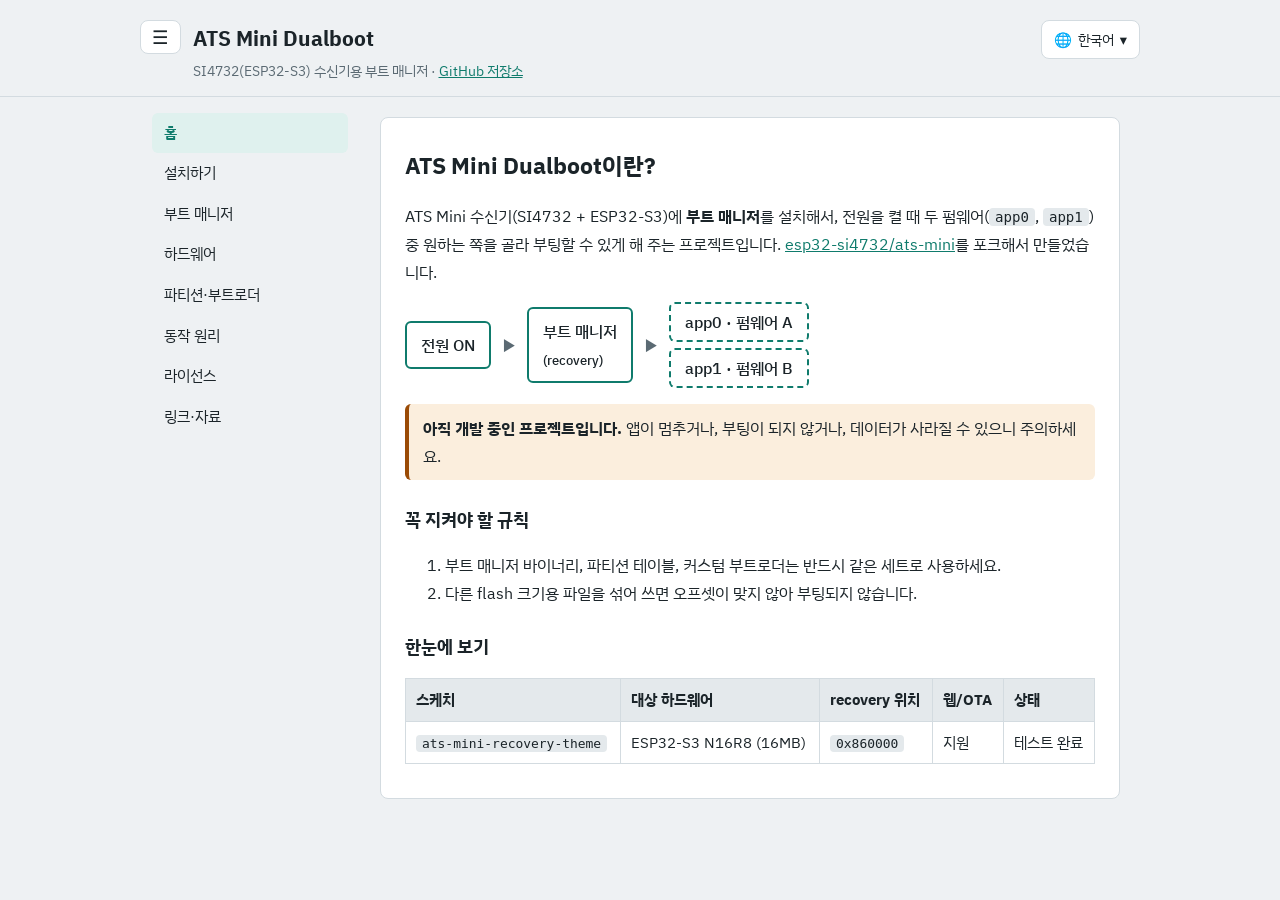
==== docs/index.html @ 09622e8a "Add files via upload" ====
<!DOCTYPE html>
<html lang="ko">
<head>
<meta charset="utf-8">
<meta name="viewport" content="width=device-width, initial-scale=1, viewport-fit=cover">
<title>ATS Mini Dualboot</title>
<link rel="stylesheet" href="https://fonts.googleapis.com/css2?family=IBM+Plex+Sans+KR:wght@400;500;700&display=swap">
<style>
:root{--bg:#eef1f3;--panel:#fff;--ink:#1b2429;--mute:#5b6a73;--line:#d3dbe0;--acc:#0f7b6c;--accbg:#dff1ee;--warn:#9a4a05;--warnbg:#fbeedd;--code:#e4e9ec;
box-sizing:border-box;padding-top:env(safe-area-inset-top,0px);padding-bottom:env(safe-area-inset-bottom,0px)}
@media (prefers-color-scheme:dark){:root:not([data-theme="light"]){--bg:#141a1e;--panel:#1c2429;--ink:#e6ecef;--mute:#9aa9b2;--line:#2f3b42;--acc:#4fc3b0;--accbg:#173a35;--warn:#f0b36a;--warnbg:#3a2a14;--code:#27323a}}
:root[data-theme="dark"]{--bg:#141a1e;--panel:#1c2429;--ink:#e6ecef;--mute:#9aa9b2;--line:#2f3b42;--acc:#4fc3b0;--accbg:#173a35;--warn:#f0b36a;--warnbg:#3a2a14;--code:#27323a}
html{scroll-padding-top:env(safe-area-inset-top,0px)}
*{box-sizing:border-box}
body{margin:0;background:var(--bg);color:var(--ink);font:16px/1.75 "IBM Plex Sans KR",system-ui,-apple-system,"Apple SD Gothic Neo","Malgun Gothic",sans-serif}
a{color:var(--acc)}
header{padding:20px 20px 12px;border-bottom:1px solid var(--line)}
header h1{margin:0;font-size:1.3rem}
header p{margin:2px 0 0;color:var(--mute);font-size:.9rem}
.wrap{display:flex;max-width:1000px;margin:0 auto}
nav{flex:0 0 220px;padding:16px 12px;position:sticky;top:0;align-self:flex-start}
nav a{display:block;padding:7px 12px;border-radius:6px;color:var(--ink);text-decoration:none;font-size:.95rem}
nav a:hover{background:var(--code)}
nav a.on{background:var(--accbg);color:var(--acc);font-weight:700}
main{flex:1;min-width:0;padding:20px}
section{display:none;background:var(--panel);border:1px solid var(--line);border-radius:8px;padding:8px 24px 24px}
section.on{display:block}
h2{font-size:1.45rem;margin:20px 0 8px}
h3{font-size:1.1rem;margin:24px 0 6px}
code{background:var(--code);padding:1px 6px;border-radius:4px;font-size:.88em;word-break:break-all}
pre{background:var(--code);padding:12px 14px;border-radius:6px;overflow-x:auto;font-size:.88rem;line-height:1.6}
.tw{overflow-x:auto}
table{border-collapse:collapse;width:100%;font-size:.92rem;margin:10px 0}
th,td{border:1px solid var(--line);padding:8px 10px;text-align:left;vertical-align:top}
th{background:var(--code)}
.note,.warn{padding:10px 14px;border-radius:6px;margin:14px 0;border-left:4px solid var(--acc);background:var(--accbg)}
.warn{border-color:var(--warn);background:var(--warnbg)}
.flow{display:flex;align-items:center;gap:10px;flex-wrap:wrap;margin:16px 0}
.box{border:2px solid var(--acc);border-radius:6px;padding:8px 14px;font-weight:500}
.apps{display:flex;flex-direction:column;gap:6px}
.apps .box{border-style:dashed;padding:4px 14px}
.arrow{color:var(--mute)}


.hl{display:flex;gap:12px;align-items:flex-start}
#menubtn{font:inherit;font-size:1.15rem;line-height:1;padding:7px 11px;border:1px solid var(--line);border-radius:8px;background:var(--panel);color:var(--ink);cursor:pointer}
#menubtn:focus-visible{outline:2px solid var(--acc);outline-offset:2px}
.scrim{display:none}
body.navoff nav{display:none}
@media (max-width:760px){
.wrap{display:block}
nav{position:fixed;top:0;left:0;bottom:0;width:min(280px,82vw);background:var(--panel);border-right:1px solid var(--line);z-index:30;overflow-y:auto;padding:calc(16px + env(safe-area-inset-top,0px)) 12px calc(16px + env(safe-area-inset-bottom,0px));transform:translateX(-100%);visibility:hidden;transition:transform .2s,visibility 0s .2s;align-self:auto}
body.navoff nav{display:block}
body.navopen nav{transform:none;visibility:visible;transition:transform .2s,visibility 0s}
nav a{padding:12px 14px}
.scrim{display:block;position:fixed;top:0;right:0;bottom:0;left:0;background:rgba(0,0,0,.45);z-index:25;opacity:0;pointer-events:none;transition:opacity .2s}
body.navopen .scrim{opacity:1;pointer-events:auto}
main{padding:12px}
section{padding:4px 16px 20px}
}
@media (prefers-reduced-motion:reduce){nav,.scrim{transition:none!important}}
body[data-lang="ko"] [lang="en"],body[data-lang="ko"] [lang="ru"],body[data-lang="en"] [lang="ko"],body[data-lang="en"] [lang="ru"],body[data-lang="ru"] [lang="ko"],body[data-lang="ru"] [lang="en"]{display:none!important}
.top{display:flex;justify-content:space-between;align-items:flex-start;gap:12px;flex-wrap:wrap;max-width:1000px;margin:0 auto}
.lang{position:relative}
#lbtn{font:inherit;font-size:.9rem;padding:6px 12px;border:1px solid var(--line);border-radius:8px;background:var(--panel);color:var(--ink);cursor:pointer;display:flex;align-items:center;gap:6px}
#lmenu{position:absolute;right:0;top:calc(100% + 6px);min-width:150px;background:var(--panel);border:1px solid var(--line);border-radius:8px;padding:4px;z-index:10;box-shadow:0 6px 18px rgba(0,0,0,.15)}
#lmenu[hidden]{display:none}
#lmenu button{display:block;width:100%;text-align:left;font:inherit;font-size:.92rem;padding:8px 12px;border:0;border-radius:6px;background:none;color:var(--ink);cursor:pointer}
#lmenu button:hover{background:var(--code)}
#lmenu button.on{background:var(--accbg);color:var(--acc);font-weight:700}
#tstat{max-width:1000px;margin:6px auto 0;font-size:.85rem;color:var(--mute)}
#tstat:empty{display:none}
#lbtn:focus-visible,#lmenu button:focus-visible,nav a:focus-visible{outline:2px solid var(--acc);outline-offset:2px}
</style>
</head>
<body data-lang="ko">
<header><div class="top"><div class="hl"><button id="menubtn" aria-label="Menu / 메뉴" aria-controls="nav" aria-expanded="false">☰</button><div><h1>ATS Mini Dualboot</h1><p><span lang="ko">SI4732(ESP32-S3) 수신기용 부트 매니저 · <a href="https://github.com/GNBD/ats-mini-dualboot">GitHub 저장소</a></span><span lang="en">Boot manager for SI4732 (ESP32-S3) receivers · <a href="https://github.com/GNBD/ats-mini-dualboot">GitHub repository</a></span><span lang="ru">Менеджер загрузки для приёмников на SI4732 (ESP32-S3) · <a href="https://github.com/GNBD/ats-mini-dualboot">Репозиторий на GitHub</a></span></p></div></div><div class="lang"><button id="lbtn" aria-haspopup="true" aria-expanded="false" aria-controls="lmenu">🌐 <span id="lcur">한국어</span> ▾</button><div id="lmenu" hidden><button data-l="ko">한국어</button><button data-l="en">English</button><button data-l="ru">Русский</button></div></div></div></header>
<div class="scrim" id="scrim"></div>
<div class="wrap">
<nav id="nav"><a href="#home"><span lang="ko">홈</span><span lang="en">Home</span><span lang="ru">Главная</span></a><a href="#install"><span lang="ko">설치하기</span><span lang="en">Install</span><span lang="ru">Установка</span></a><a href="#variants"><span lang="ko">부트 매니저</span><span lang="en">Boot manager</span><span lang="ru">Менеджер загрузки</span></a><a href="#hardware"><span lang="ko">하드웨어</span><span lang="en">Hardware</span><span lang="ru">Оборудование</span></a><a href="#partition"><span lang="ko">파티션·부트로더</span><span lang="en">Partitions & bootloader</span><span lang="ru">Разделы и загрузчик</span></a><a href="#how"><span lang="ko">동작 원리</span><span lang="en">How it works</span><span lang="ru">Как это работает</span></a><a href="#license"><span lang="ko">라이선스</span><span lang="en">Licenses</span><span lang="ru">Лицензии</span></a><a href="#links"><span lang="ko">링크·자료</span><span lang="en">Links</span><span lang="ru">Ссылки</span></a></nav>
<main>
<section id="home"><div lang="ko"><h2>ATS Mini Dualboot이란?</h2><p>ATS Mini 수신기(SI4732 + ESP32-S3)에 <b>부트 매니저</b>를 설치해서, 전원을 켤 때 두 펌웨어(<code>app0</code>, <code>app1</code>) 중 원하는 쪽을 골라 부팅할 수 있게 해 주는 프로젝트입니다. <a href="https://github.com/esp32-si4732/ats-mini">esp32-si4732/ats-mini</a>를 포크해서 만들었습니다.</p><div class="flow"><div class="box">전원 ON</div><span class="arrow">▶</span><div class="box">부트 매니저<br><small>(recovery)</small></div><span class="arrow">▶</span><div class="apps"><div class="box">app0 · 펌웨어 A</div><div class="box">app1 · 펌웨어 B</div></div></div><div class="warn"><b>아직 개발 중인 프로젝트입니다.</b> 앱이 멈추거나, 부팅이 되지 않거나, 데이터가 사라질 수 있으니 주의하세요.</div><h3>꼭 지켜야 할 규칙</h3><ol><li>부트 매니저 바이너리, 파티션 테이블, 커스텀 부트로더는 반드시 같은 세트로 사용하세요.</li><li>다른 flash 크기용 파일을 섞어 쓰면 오프셋이 맞지 않아 부팅되지 않습니다.</li></ol><h3>한눈에 보기</h3><div class="tw"><table><tr><th>스케치</th><th>대상 하드웨어</th><th>recovery 위치</th><th>웹/OTA</th><th>상태</th></tr><tr><td><code>ats-mini-recovery-theme</code></td><td>ESP32-S3 N16R8 (16MB)</td><td><code>0x860000</code></td><td>지원</td><td>테스트 완료</td></tr></table></div></div><div lang="en"><h2>What is ATS Mini Dualboot?</h2><p>A <b>boot manager</b> for the ATS Mini receiver (SI4732 + ESP32-S3). Each time you power on, you choose which of two firmwares (<code>app0</code> or <code>app1</code>) to boot. It is a fork of <a href="https://github.com/esp32-si4732/ats-mini">esp32-si4732/ats-mini</a>.</p><div class="flow"><div class="box">Power on</div><span class="arrow">▶</span><div class="box">Boot manager<br><small>(recovery)</small></div><span class="arrow">▶</span><div class="apps"><div class="box">app0 · Firmware A</div><div class="box">app1 · Firmware B</div></div></div><div class="warn"><b>This project is still a work in progress.</b> Apps may crash, the device may fail to boot, and data may be lost.</div><h3>Rules to follow</h3><ol><li>Always use the boot manager binary, partition table, and custom bootloader together as one set.</li><li>Mixing files built for different flash sizes misaligns the offsets, and the device will not boot.</li></ol><h3>At a glance</h3><div class="tw"><table><tr><th>Sketch</th><th>Target hardware</th><th>Recovery offset</th><th>Web/OTA</th><th>Status</th></tr><tr><td><code>ats-mini-recovery-theme</code></td><td>ESP32-S3 N16R8 (16MB)</td><td><code>0x860000</code></td><td>Yes</td><td>Tested</td></tr></table></div></div><div lang="ru"><h2>Что такое ATS Mini Dualboot?</h2><p>Проект добавляет в приёмник ATS Mini (SI4732 + ESP32-S3) <b>менеджер загрузки</b>. При включении питания вы выбираете, какую из двух прошивок — <code>app0</code> или <code>app1</code> — запустить. Это форк проекта <a href="https://github.com/esp32-si4732/ats-mini">esp32-si4732/ats-mini</a>.</p><div class="flow"><div class="box">Включение</div><span class="arrow">▶</span><div class="box">Менеджер загрузки<br><small>(recovery)</small></div><span class="arrow">▶</span><div class="apps"><div class="box">app0 · Прошивка A</div><div class="box">app1 · Прошивка B</div></div></div><div class="warn"><b>Проект ещё в разработке.</b> Приложение может зависать, устройство — не загружаться, а данные — пропадать.</div><h3>Что важно соблюдать</h3><ol><li>Бинарный файл менеджера загрузки, таблицу разделов и кастомный загрузчик всегда используйте вместе, одним комплектом.</li><li>Если смешать файлы для разного объёма flash-памяти, смещения не совпадут, и устройство не загрузится.</li></ol><h3>Кратко</h3><div class="tw"><table><tr><th>Скетч</th><th>Оборудование</th><th>Адрес recovery</th><th>Веб/OTA</th><th>Статус</th></tr><tr><td><code>ats-mini-recovery-theme</code></td><td>ESP32-S3 N16R8 (16MB)</td><td><code>0x860000</code></td><td>Да</td><td>Протестировано</td></tr></table></div></div></section>
<section id="install"><div lang="ko"><h2>설치하기</h2><h3>웹 플래셔로 바로 설치</h3><p>따로 프로그램을 설치하지 않아도 브라우저에서 바로 부트 매니저와 앱 펌웨어를 기기에 쓸 수 있습니다.</p><p><a href="https://gnbd.github.io/ats-mini-dualboot/install.html">gnbd.github.io/ats-mini-dualboot/install.html</a></p><ol><li>Chrome 또는 Edge에서 위 주소를 엽니다.</li><li><b>기기 연결</b>을 누릅니다.</li><li>필요하면 <code>app0</code>, <code>app1</code>에 넣을 펌웨어 파일을 선택합니다.</li><li>약관에 동의합니다.</li><li><b>Flash!</b>를 누릅니다.</li></ol><div class="note">v4.1.2 DES 기준입니다. 통합 이미지를 올리면 앱 부분만 자동으로 추출해 사용합니다.</div><h3>다운로드</h3><p>배포 파일은 <a href="https://github.com/GNBD/ats-mini-dualboot/releases">Releases</a> 페이지에서 받을 수 있습니다.</p></div><div lang="en"><h2>Install</h2><h3>Install with the web flasher</h3><p>No software to install: flash the boot manager and app firmware straight from your browser.</p><p><a href="https://gnbd.github.io/ats-mini-dualboot/install.html">gnbd.github.io/ats-mini-dualboot/install.html</a></p><ol><li>Open the address above in Chrome or Edge.</li><li>Click <b>Connect device</b>.</li><li>Optionally choose the firmware files for <code>app0</code> and <code>app1</code>.</li><li>Accept the terms.</li><li>Click <b>Flash!</b>.</li></ol><div class="note">Based on v4.1.2 DES. If you upload a combined image, only the app part is extracted automatically.</div><h3>Downloads</h3><p>Release files are available on the <a href="https://github.com/GNBD/ats-mini-dualboot/releases">Releases</a> page.</p></div><div lang="ru"><h2>Установка</h2><h3>Установка через веб-прошивальщик</h3><p>Ничего ставить на компьютер не нужно: менеджер загрузки и прошивки приложений записываются на устройство прямо из браузера.</p><p><a href="https://gnbd.github.io/ats-mini-dualboot/install.html">gnbd.github.io/ats-mini-dualboot/install.html</a></p><ol><li>Откройте адрес выше в Chrome или Edge.</li><li>Нажмите <b>Подключить устройство</b>.</li><li>При желании выберите файлы прошивок для <code>app0</code> и <code>app1</code>.</li><li>Согласитесь с условиями.</li><li>Нажмите <b>Flash!</b>.</li></ol><div class="note">Описано для версии v4.1.2 DES. Если загрузить объединённый образ, из него автоматически берётся только часть с приложением.</div><h3>Скачать</h3><p>Готовые файлы можно скачать на странице <a href="https://github.com/GNBD/ats-mini-dualboot/releases">Releases</a>.</p></div></section>
<section id="variants"><div lang="ko"><h2>부트 매니저</h2><h3><code>ats-mini-recovery-theme</code> (v4.1.2 DES)</h3><p>16MB(N16R8) 기기용 기본 부트 매니저로, 테마 UI를 사용합니다.</p><ul><li>메뉴: Boot App0 / Boot App1 / Firmware Update / Erase / Partition / Settings</li><li>웹 UI와 계정 보호 기능</li><li>파티션 크기 조정, 정보 확인, 복구</li><li>LittleFS 파일 관리, 설정 백업 및 복원</li><li>슬롯별 설정 분리(DES), 첫 부팅 가이드, 호출부호(콜사인) 표시</li></ul></div><div lang="en"><h2>Boot manager</h2><h3><code>ats-mini-recovery-theme</code> (v4.1.2 DES)</h3><p>The default boot manager for 16MB (N16R8) devices, with a themed UI.</p><ul><li>Menu: Boot App0 / Boot App1 / Firmware Update / Erase / Partition / Settings</li><li>Web UI with account protection</li><li>Partition resizing, info, and recovery</li><li>LittleFS file management, settings backup and restore</li><li>Per-slot settings (DES), first-boot guide, call sign display</li></ul></div><div lang="ru"><h2>Менеджер загрузки</h2><h3><code>ats-mini-recovery-theme</code> (v4.1.2 DES)</h3><p>Основной менеджер загрузки для устройств с 16 МБ flash-памяти (N16R8). Использует тематический интерфейс.</p><ul><li>Меню: Boot App0 / Boot App1 / Firmware Update / Erase / Partition / Settings</li><li>Веб-интерфейс с защитой учётной записи</li><li>Изменение размеров разделов, просмотр информации и восстановление</li><li>Управление файлами LittleFS, резервное копирование и восстановление настроек</li><li>Раздельные настройки для каждого слота (DES), подсказки при первом запуске, отображение позывного</li></ul></div></section>
<section id="hardware"><div lang="ko"><h2>하드웨어</h2><div class="tw"><table><tr><th>대상</th><th>필요 하드웨어</th><th>비고</th></tr><tr><td><code>ats-mini-recovery-theme</code></td><td>ESP32-S3 <b>N16R8</b> (16MB flash + 8MB PSRAM)</td><td>N8R2, N8R8, N16R2 등 다른 사양은 검증되지 않았습니다.</td></tr></table></div><div class="note">설치하기 전에 내 보드가 N16R8인지 먼저 확인하세요.</div></div><div lang="en"><h2>Hardware</h2><div class="tw"><table><tr><th>Target</th><th>Required hardware</th><th>Notes</th></tr><tr><td><code>ats-mini-recovery-theme</code></td><td>ESP32-S3 <b>N16R8</b> (16MB flash + 8MB PSRAM)</td><td>Other variants (N8R2, N8R8, N16R2, etc.) are not verified.</td></tr></table></div><div class="note">Before installing, check that your board is an N16R8.</div></div><div lang="ru"><h2>Оборудование</h2><div class="tw"><table><tr><th>Версия</th><th>Требуемое оборудование</th><th>Примечание</th></tr><tr><td><code>ats-mini-recovery-theme</code></td><td>ESP32-S3 <b>N16R8</b> (16MB flash + 8MB PSRAM)</td><td>Другие модификации (N8R2, N8R8, N16R2 и т. д.) не проверялись.</td></tr></table></div><div class="note">Перед установкой убедитесь, что у вас модуль N16R8.</div></div></section>
<section id="partition"><div lang="ko"><h2>파티션 · 부트로더</h2><div class="tw"><table><tr><th>flash</th><th>파티션 테이블</th><th>recovery 위치</th><th>커스텀 부트로더</th></tr><tr><td>16MB</td><td><code>ats-mini-recovery-theme/partitions.csv</code></td><td><code>0x860000</code></td><td><code>ats-mini-recovery-theme/bootloader.bin</code></td></tr></table></div><p>부팅할 때 항상 부트 매니저가 가장 먼저 실행되도록 <b>recovery-first 커스텀 부트로더</b>를 사용합니다. ESP-IDF v5.5.5로 빌드하며, 빌드 방법은 <code>ats-mini-recovery-theme/bootloader.md</code>에 정리되어 있습니다.</p><div class="warn">바이너리, 파티션 테이블, 부트로더 중 하나라도 맞지 않는 파일이 섞이면 기기가 부팅되지 않습니다.</div></div><div lang="en"><h2>Partitions & bootloader</h2><div class="tw"><table><tr><th>Flash</th><th>Partition table</th><th>Recovery offset</th><th>Custom bootloader</th></tr><tr><td>16MB</td><td><code>ats-mini-recovery-theme/partitions.csv</code></td><td><code>0x860000</code></td><td><code>ats-mini-recovery-theme/bootloader.bin</code></td></tr></table></div><p>A <b>recovery-first custom bootloader</b> makes sure the boot manager always runs first. It is built with ESP-IDF v5.5.5; the build steps are in <code>ats-mini-recovery-theme/bootloader.md</code>.</p><div class="warn">If the binary, partition table, or bootloader does not match the others, the device will not boot.</div></div><div lang="ru"><h2>Разделы и загрузчик</h2><div class="tw"><table><tr><th>Flash</th><th>Таблица разделов</th><th>Адрес recovery</th><th>Кастомный загрузчик</th></tr><tr><td>16MB</td><td><code>ats-mini-recovery-theme/partitions.csv</code></td><td><code>0x860000</code></td><td><code>ats-mini-recovery-theme/bootloader.bin</code></td></tr></table></div><p>Чтобы менеджер загрузки всегда запускался первым, используется <b>кастомный загрузчик recovery-first</b>. Он собирается в ESP-IDF v5.5.5; инструкция по сборке лежит в <code>ats-mini-recovery-theme/bootloader.md</code>.</p><div class="warn">Если бинарный файл, таблица разделов и загрузчик не подходят друг другу, устройство не загрузится.</div></div></section>
<section id="how"><div lang="ko"><h2>동작 원리</h2><p>부트 매니저는 <code>esp_ota_set_boot_partition()</code>으로 선택한 앱을 <code>ESP_OTA_IMG_NEW</code>로 지정해, 딱 한 번만 그 앱으로 부팅합니다(one-shot 부팅).</p><ul><li>부팅된 앱이 <code>esp_ota_mark_app_valid_cancel_rollback()</code>을 호출하면 정상 부팅으로 인정됩니다.</li><li>앱이 정상 확인을 하지 못하거나 실패하면, 다음 부팅 때 다시 부트 매니저로 돌아옵니다.</li></ul><p>덕분에 전원을 켤 때마다 부트 매니저가 먼저 뜨고, 앱이 고장 나도 복구 화면으로 돌아올 수 있습니다.</p></div><div lang="en"><h2>How it works</h2><p>The boot manager calls <code>esp_ota_set_boot_partition()</code> and marks the chosen app as <code>ESP_OTA_IMG_NEW</code>, so it boots that app only once (a one-shot boot).</p><ul><li>If the booted app calls <code>esp_ota_mark_app_valid_cancel_rollback()</code>, the boot counts as successful.</li><li>If the app does not confirm itself or fails, the next boot returns to the boot manager.</li></ul><p>So the boot manager appears first at every power-on, and you can always get back to the recovery screen even if an app breaks.</p></div><div lang="ru"><h2>Как это работает</h2><p>Менеджер загрузки вызывает <code>esp_ota_set_boot_partition()</code> и помечает выбранное приложение как <code>ESP_OTA_IMG_NEW</code> — так оно запускается всего один раз (one-shot).</p><ul><li>Если запущенное приложение вызовет <code>esp_ota_mark_app_valid_cancel_rollback()</code>, загрузка считается удачной.</li><li>Если приложение не подтвердит себя или даст сбой, следующая загрузка снова пойдёт через менеджер загрузки.</li></ul><p>Благодаря этому при каждом включении первым запускается менеджер загрузки, а если приложение сломается, можно вернуться на экран восстановления.</p></div></section>
<section id="license"><div lang="ko"><h2>라이선스</h2><p>라이선스는 하나가 아니라 구성 요소마다 다르게 적용됩니다. 자세한 내용은 저장소의 <code>NOTICE</code>와 <code>LICENSES/</code>를 확인하세요.</p><div class="tw"><table><tr><th>대상</th><th>라이선스</th></tr><tr><td>부트 매니저 소스 (스케치·파티션·flash 스크립트)</td><td>MIT</td></tr><tr><td>부트로더 바이너리 (<code>bootloader.bin</code>)</td><td>Apache-2.0 (ESP-IDF 파생)</td></tr><tr><td>앱 이미지 (<code>.bin</code>)</td><td>GPL-3.0 (<code>Rotary</code> 포함)</td></tr><tr><td>Arduino-ESP32 코어·외부 라이브러리</td><td>원본 라이선스 유지 (LGPL-2.1 등)</td></tr></table></div><h3>알아둘 점</h3><ul><li>앱 이미지(.bin)는 GPL-3.0인 <code>Rotary</code>와 함께 링크되기 때문에 GPL-3.0이 적용됩니다. 배포할 때는 해당 커밋이나 태그의 소스도 함께 제공해야 합니다.</li><li>OTA로 기기에 전송하는 <code>.bin</code>도 GitHub Release로 배포하는 것과 똑같이 취급됩니다. OTA라고 해서 다른 라이선스가 적용되는 것은 아닙니다.</li><li>LovyanGFX(BSD-2), LittleFS(Apache-2.0), ESP-IDF(Apache-2.0), 코어(LGPL-2.1) 등은 각자 원본 라이선스를 따릅니다.</li><li>하드웨어와 이미지에는 CC BY-NC-SA 3.0(비영리) 조건이 적용될 수 있습니다.</li><li>이 프로젝트는 원본 프로젝트나 하드웨어 제작자가 공식으로 내놓은 제품이 아닙니다.</li></ul></div><div lang="en"><h2>Licenses</h2><p>Licensing differs by component. See <code>NOTICE</code> and <code>LICENSES/</code> in the repository for details.</p><div class="tw"><table><tr><th>Component</th><th>License</th></tr><tr><td>Boot manager source (sketches, partitions, flash scripts)</td><td>MIT</td></tr><tr><td>Bootloader binary (<code>bootloader.bin</code>)</td><td>Apache-2.0 (derived from ESP-IDF)</td></tr><tr><td>App images (<code>.bin</code>)</td><td>GPL-3.0 (includes <code>Rotary</code>)</td></tr><tr><td>Arduino-ESP32 core and external libraries</td><td>Original licenses apply (LGPL-2.1, etc.)</td></tr></table></div><h3>Good to know</h3><ul><li>App images (.bin) are linked with <code>Rotary</code> (GPL-3.0), so GPL-3.0 applies. When you distribute them, provide the source for the matching commit or tag as well.</li><li>A <code>.bin</code> sent to a device over OTA is treated the same as one distributed through a GitHub Release. OTA is not a separate license.</li><li>LovyanGFX (BSD-2), LittleFS (Apache-2.0), ESP-IDF (Apache-2.0), the core (LGPL-2.1), and others each keep their original licenses.</li><li>Hardware and images may fall under CC BY-NC-SA 3.0 (non-commercial).</li><li>This project is not an official product of the original project or the hardware makers.</li></ul></div><div lang="ru"><h2>Лицензии</h2><p>Лицензии зависят от компонента. Подробности смотрите в файлах <code>NOTICE</code> и <code>LICENSES/</code> в репозитории.</p><div class="tw"><table><tr><th>Компонент</th><th>Лицензия</th></tr><tr><td>Исходный код менеджера загрузки (скетчи, разделы, скрипты прошивки)</td><td>MIT</td></tr><tr><td>Бинарный файл загрузчика (<code>bootloader.bin</code>)</td><td>Apache-2.0 (на основе ESP-IDF)</td></tr><tr><td>Образы приложений (<code>.bin</code>)</td><td>GPL-3.0 (включая <code>Rotary</code>)</td></tr><tr><td>Ядро Arduino-ESP32 и сторонние библиотеки</td><td>Сохраняются лицензии оригинала (LGPL-2.1 и др.)</td></tr></table></div><h3>Что нужно знать</h3><ul><li>Образы приложений (.bin) собираются вместе с <code>Rotary</code> (GPL-3.0), поэтому на них распространяется GPL-3.0. При распространении прикладывайте исходный код соответствующего коммита или тега.</li><li>Файл <code>.bin</code>, отправленный на устройство по OTA, считается таким же распространением, как скачивание из GitHub Release. Отдельной лицензии для OTA нет.</li><li>LovyanGFX (BSD-2), LittleFS (Apache-2.0), ESP-IDF (Apache-2.0), ядро (LGPL-2.1) и другие компоненты сохраняют свои оригинальные лицензии.</li><li>На оборудование и изображения может распространяться CC BY-NC-SA 3.0 (только некоммерческое использование).</li><li>Проект не является официальным продуктом ни авторов оригинального проекта, ни производителей оборудования.</li></ul></div></section>
<section id="links"><div lang="ko"><h2>링크 · 자료</h2><ul><li><a href="https://github.com/GNBD/ats-mini-dualboot">GitHub 저장소</a></li><li><a href="https://github.com/GNBD/ats-mini-dualboot/blob/main/README.en.md">README (영문)</a></li><li><a href="https://gnbd.github.io/ats-mini-dualboot/install.html">웹 플래셔</a></li><li><a href="https://github.com/GNBD/ats-mini-dualboot/releases">Releases</a></li><li><a href="https://github.com/GNBD/ats-mini-dualboot/issues">Issues · Discussions</a></li><li><a href="https://github.com/esp32-si4732/ats-mini">원본 프로젝트</a></li></ul><p style="color:var(--mute);font-size:.88rem">이 페이지는 저장소 README를 바탕으로 정리한 것입니다. 최신 내용은 저장소에서 확인하세요.</p></div><div lang="en"><h2>Links & resources</h2><ul><li><a href="https://github.com/GNBD/ats-mini-dualboot">GitHub repository</a></li><li><a href="https://github.com/GNBD/ats-mini-dualboot/blob/main/README.en.md">README (English)</a></li><li><a href="https://gnbd.github.io/ats-mini-dualboot/install.html">Web flasher</a></li><li><a href="https://github.com/GNBD/ats-mini-dualboot/releases">Releases</a></li><li><a href="https://github.com/GNBD/ats-mini-dualboot/issues">Issues · Discussions</a></li><li><a href="https://github.com/esp32-si4732/ats-mini">Original project</a></li></ul><p style="color:var(--mute);font-size:.88rem">This page is based on the repository README. Check the repository for the latest information.</p></div><div lang="ru"><h2>Ссылки и материалы</h2><ul><li><a href="https://github.com/GNBD/ats-mini-dualboot">Репозиторий на GitHub</a></li><li><a href="https://github.com/GNBD/ats-mini-dualboot/blob/main/README.en.md">README (на английском)</a></li><li><a href="https://gnbd.github.io/ats-mini-dualboot/install.html">Веб-прошивальщик</a></li><li><a href="https://github.com/GNBD/ats-mini-dualboot/releases">Releases</a></li><li><a href="https://github.com/GNBD/ats-mini-dualboot/issues">Issues · Discussions</a></li><li><a href="https://github.com/esp32-si4732/ats-mini">Оригинальный проект</a></li></ul><p style="color:var(--mute);font-size:.88rem">Страница подготовлена по README репозитория. Актуальную информацию ищите в самом репозитории.</p></div></section>
</main>
</div>
<script>
var secs=document.querySelectorAll('section'),links=document.querySelectorAll('#nav a');
function show(){var id=(location.hash||'#home').slice(1);if(!document.getElementById(id))id='home';
secs.forEach(function(s){s.classList.toggle('on',s.id===id)});
links.forEach(function(a){a.classList.toggle('on',a.getAttribute('href')==='#'+id)});window.scrollTo(0,0)}
window.addEventListener('hashchange',show);show();
var bs=document.querySelectorAll('#lmenu button'),lb=document.getElementById('lbtn'),lm=document.getElementById('lmenu');
function tog(o){lm.hidden=!o;lb.setAttribute('aria-expanded',o)}
function setLang(l,save){document.body.setAttribute('data-lang',l);document.documentElement.lang=l;
bs.forEach(function(b){var on=b.dataset.l===l;b.classList.toggle('on',on);if(on)document.getElementById('lcur').textContent=b.textContent});
if(save){try{localStorage.setItem('lang',l)}catch(e){}}}
var l0=null;try{l0=localStorage.getItem('lang')}catch(e){}
if(l0!=='en'&&l0!=='ru')l0='ko';
lb.addEventListener('click',function(e){e.stopPropagation();tog(lm.hidden)});
document.addEventListener('click',function(e){if(!lm.contains(e.target))tog(false)});
document.addEventListener('keydown',function(e){if(e.key==='Escape'){tog(false);lb.focus()}});
bs.forEach(function(b){b.addEventListener('click',function(){setLang(b.dataset.l,true);tog(false);lb.focus()})});
setLang(l0,false);
var mb=document.getElementById('menubtn'),sc=document.getElementById('scrim'),mq=window.matchMedia('(max-width:760px)');
function mobile(){return mq.matches}
function navState(){var o=mobile()?document.body.classList.contains('navopen'):!document.body.classList.contains('navoff');mb.setAttribute('aria-expanded',o)}
function closeNav(){document.body.classList.remove('navopen');navState()}
mb.addEventListener('click',function(e){e.stopPropagation();if(mobile())document.body.classList.toggle('navopen');else document.body.classList.toggle('navoff');navState()});
sc.addEventListener('click',closeNav);
links.forEach(function(a){a.addEventListener('click',closeNav)});
document.addEventListener('keydown',function(e){if(e.key==='Escape'&&document.body.classList.contains('navopen')){closeNav();mb.focus()}});
mq.addEventListener('change',function(){document.body.classList.remove('navopen');navState()});
navState();
</script>
</body>
</html>
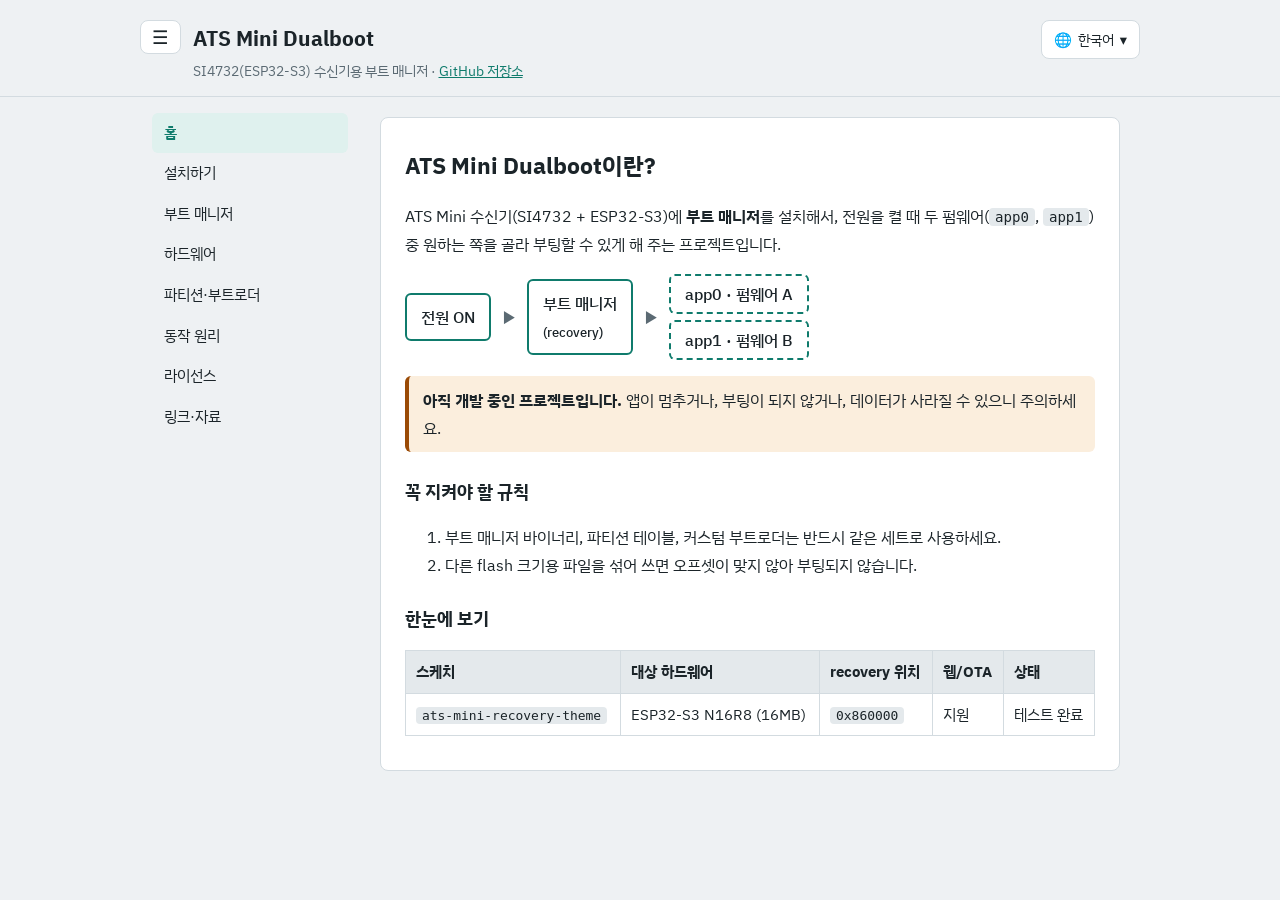
==== commit b6e31953: "Add files via upload" ====
--- a/docs/index.html
+++ b/docs/index.html
@@ -59,6 +59,40 @@
 section{padding:4px 16px 20px}
 }
 @media (prefers-reduced-motion:reduce){nav,.scrim{transition:none!important}}
+.hl{display:flex;gap:12px;align-items:flex-start}
+#menubtn{font:inherit;font-size:1.15rem;line-height:1;padding:7px 11px;border:1px solid var(--line);border-radius:8px;background:var(--panel);color:var(--ink);cursor:pointer}
+#menubtn:focus-visible{outline:2px solid var(--acc);outline-offset:2px}
+.scrim{display:none}
+body.navoff nav{display:none}
+@media (max-width:760px){
+.wrap{display:block}
+nav{position:fixed;top:0;left:0;bottom:0;width:min(280px,82vw);background:var(--panel);border-right:1px solid var(--line);z-index:30;overflow-y:auto;padding:calc(16px + env(safe-area-inset-top,0px)) 12px calc(16px + env(safe-area-inset-bottom,0px));transform:translateX(-100%);visibility:hidden;transition:transform .2s,visibility 0s .2s;align-self:auto}
+body.navoff nav{display:block}
+body.navopen nav{transform:none;visibility:visible;transition:transform .2s,visibility 0s}
+nav a{padding:12px 14px}
+.scrim{display:block;position:fixed;top:0;right:0;bottom:0;left:0;background:rgba(0,0,0,.45);z-index:25;opacity:0;pointer-events:none;transition:opacity .2s}
+body.navopen .scrim{opacity:1;pointer-events:auto}
+main{padding:12px}
+section{padding:4px 16px 20px}
+}
+@media (prefers-reduced-motion:reduce){nav,.scrim{transition:none!important}}
+.hl{display:flex;gap:12px;align-items:flex-start}
+#menubtn{font:inherit;font-size:1.15rem;line-height:1;padding:7px 11px;border:1px solid var(--line);border-radius:8px;background:var(--panel);color:var(--ink);cursor:pointer}
+#menubtn:focus-visible{outline:2px solid var(--acc);outline-offset:2px}
+.scrim{display:none}
+body.navoff nav{display:none}
+@media (max-width:760px){
+.wrap{display:block}
+nav{position:fixed;top:0;left:0;bottom:0;width:min(280px,82vw);background:var(--panel);border-right:1px solid var(--line);z-index:30;overflow-y:auto;padding:calc(16px + env(safe-area-inset-top,0px)) 12px calc(16px + env(safe-area-inset-bottom,0px));transform:translateX(-100%);visibility:hidden;transition:transform .2s,visibility 0s .2s;align-self:auto}
+body.navoff nav{display:block}
+body.navopen nav{transform:none;visibility:visible;transition:transform .2s,visibility 0s}
+nav a{padding:12px 14px}
+.scrim{display:block;position:fixed;top:0;right:0;bottom:0;left:0;background:rgba(0,0,0,.45);z-index:25;opacity:0;pointer-events:none;transition:opacity .2s}
+body.navopen .scrim{opacity:1;pointer-events:auto}
+main{padding:12px}
+section{padding:4px 16px 20px}
+}
+@media (prefers-reduced-motion:reduce){nav,.scrim{transition:none!important}}
 body[data-lang="ko"] [lang="en"],body[data-lang="ko"] [lang="ru"],body[data-lang="en"] [lang="ko"],body[data-lang="en"] [lang="ru"],body[data-lang="ru"] [lang="ko"],body[data-lang="ru"] [lang="en"]{display:none!important}
 .top{display:flex;justify-content:space-between;align-items:flex-start;gap:12px;flex-wrap:wrap;max-width:1000px;margin:0 auto}
 .lang{position:relative}
@@ -79,14 +113,14 @@
 <div class="wrap">
 <nav id="nav"><a href="#home"><span lang="ko">홈</span><span lang="en">Home</span><span lang="ru">Главная</span></a><a href="#install"><span lang="ko">설치하기</span><span lang="en">Install</span><span lang="ru">Установка</span></a><a href="#variants"><span lang="ko">부트 매니저</span><span lang="en">Boot manager</span><span lang="ru">Менеджер загрузки</span></a><a href="#hardware"><span lang="ko">하드웨어</span><span lang="en">Hardware</span><span lang="ru">Оборудование</span></a><a href="#partition"><span lang="ko">파티션·부트로더</span><span lang="en">Partitions & bootloader</span><span lang="ru">Разделы и загрузчик</span></a><a href="#how"><span lang="ko">동작 원리</span><span lang="en">How it works</span><span lang="ru">Как это работает</span></a><a href="#license"><span lang="ko">라이선스</span><span lang="en">Licenses</span><span lang="ru">Лицензии</span></a><a href="#links"><span lang="ko">링크·자료</span><span lang="en">Links</span><span lang="ru">Ссылки</span></a></nav>
 <main>
-<section id="home"><div lang="ko"><h2>ATS Mini Dualboot이란?</h2><p>ATS Mini 수신기(SI4732 + ESP32-S3)에 <b>부트 매니저</b>를 설치해서, 전원을 켤 때 두 펌웨어(<code>app0</code>, <code>app1</code>) 중 원하는 쪽을 골라 부팅할 수 있게 해 주는 프로젝트입니다. <a href="https://github.com/esp32-si4732/ats-mini">esp32-si4732/ats-mini</a>를 포크해서 만들었습니다.</p><div class="flow"><div class="box">전원 ON</div><span class="arrow">▶</span><div class="box">부트 매니저<br><small>(recovery)</small></div><span class="arrow">▶</span><div class="apps"><div class="box">app0 · 펌웨어 A</div><div class="box">app1 · 펌웨어 B</div></div></div><div class="warn"><b>아직 개발 중인 프로젝트입니다.</b> 앱이 멈추거나, 부팅이 되지 않거나, 데이터가 사라질 수 있으니 주의하세요.</div><h3>꼭 지켜야 할 규칙</h3><ol><li>부트 매니저 바이너리, 파티션 테이블, 커스텀 부트로더는 반드시 같은 세트로 사용하세요.</li><li>다른 flash 크기용 파일을 섞어 쓰면 오프셋이 맞지 않아 부팅되지 않습니다.</li></ol><h3>한눈에 보기</h3><div class="tw"><table><tr><th>스케치</th><th>대상 하드웨어</th><th>recovery 위치</th><th>웹/OTA</th><th>상태</th></tr><tr><td><code>ats-mini-recovery-theme</code></td><td>ESP32-S3 N16R8 (16MB)</td><td><code>0x860000</code></td><td>지원</td><td>테스트 완료</td></tr></table></div></div><div lang="en"><h2>What is ATS Mini Dualboot?</h2><p>A <b>boot manager</b> for the ATS Mini receiver (SI4732 + ESP32-S3). Each time you power on, you choose which of two firmwares (<code>app0</code> or <code>app1</code>) to boot. It is a fork of <a href="https://github.com/esp32-si4732/ats-mini">esp32-si4732/ats-mini</a>.</p><div class="flow"><div class="box">Power on</div><span class="arrow">▶</span><div class="box">Boot manager<br><small>(recovery)</small></div><span class="arrow">▶</span><div class="apps"><div class="box">app0 · Firmware A</div><div class="box">app1 · Firmware B</div></div></div><div class="warn"><b>This project is still a work in progress.</b> Apps may crash, the device may fail to boot, and data may be lost.</div><h3>Rules to follow</h3><ol><li>Always use the boot manager binary, partition table, and custom bootloader together as one set.</li><li>Mixing files built for different flash sizes misaligns the offsets, and the device will not boot.</li></ol><h3>At a glance</h3><div class="tw"><table><tr><th>Sketch</th><th>Target hardware</th><th>Recovery offset</th><th>Web/OTA</th><th>Status</th></tr><tr><td><code>ats-mini-recovery-theme</code></td><td>ESP32-S3 N16R8 (16MB)</td><td><code>0x860000</code></td><td>Yes</td><td>Tested</td></tr></table></div></div><div lang="ru"><h2>Что такое ATS Mini Dualboot?</h2><p>Проект добавляет в приёмник ATS Mini (SI4732 + ESP32-S3) <b>менеджер загрузки</b>. При включении питания вы выбираете, какую из двух прошивок — <code>app0</code> или <code>app1</code> — запустить. Это форк проекта <a href="https://github.com/esp32-si4732/ats-mini">esp32-si4732/ats-mini</a>.</p><div class="flow"><div class="box">Включение</div><span class="arrow">▶</span><div class="box">Менеджер загрузки<br><small>(recovery)</small></div><span class="arrow">▶</span><div class="apps"><div class="box">app0 · Прошивка A</div><div class="box">app1 · Прошивка B</div></div></div><div class="warn"><b>Проект ещё в разработке.</b> Приложение может зависать, устройство — не загружаться, а данные — пропадать.</div><h3>Что важно соблюдать</h3><ol><li>Бинарный файл менеджера загрузки, таблицу разделов и кастомный загрузчик всегда используйте вместе, одним комплектом.</li><li>Если смешать файлы для разного объёма flash-памяти, смещения не совпадут, и устройство не загрузится.</li></ol><h3>Кратко</h3><div class="tw"><table><tr><th>Скетч</th><th>Оборудование</th><th>Адрес recovery</th><th>Веб/OTA</th><th>Статус</th></tr><tr><td><code>ats-mini-recovery-theme</code></td><td>ESP32-S3 N16R8 (16MB)</td><td><code>0x860000</code></td><td>Да</td><td>Протестировано</td></tr></table></div></div></section>
+<section id="home"><div lang="ko"><h2>ATS Mini Dualboot이란?</h2><p>ATS Mini 수신기(SI4732 + ESP32-S3)에 <b>부트 매니저</b>를 설치해서, 전원을 켤 때 두 펌웨어(<code>app0</code>, <code>app1</code>) 중 원하는 쪽을 골라 부팅할 수 있게 해 주는 프로젝트입니다.</p><div class="flow"><div class="box">전원 ON</div><span class="arrow">▶</span><div class="box">부트 매니저<br><small>(recovery)</small></div><span class="arrow">▶</span><div class="apps"><div class="box">app0 · 펌웨어 A</div><div class="box">app1 · 펌웨어 B</div></div></div><div class="warn"><b>아직 개발 중인 프로젝트입니다.</b> 앱이 멈추거나, 부팅이 되지 않거나, 데이터가 사라질 수 있으니 주의하세요.</div><h3>꼭 지켜야 할 규칙</h3><ol><li>부트 매니저 바이너리, 파티션 테이블, 커스텀 부트로더는 반드시 같은 세트로 사용하세요.</li><li>다른 flash 크기용 파일을 섞어 쓰면 오프셋이 맞지 않아 부팅되지 않습니다.</li></ol><h3>한눈에 보기</h3><div class="tw"><table><tr><th>스케치</th><th>대상 하드웨어</th><th>recovery 위치</th><th>웹/OTA</th><th>상태</th></tr><tr><td><code>ats-mini-recovery-theme</code></td><td>ESP32-S3 N16R8 (16MB)</td><td><code>0x860000</code></td><td>지원</td><td>테스트 완료</td></tr></table></div></div><div lang="en"><h2>What is ATS Mini Dualboot?</h2><p>A <b>boot manager</b> for the ATS Mini receiver (SI4732 + ESP32-S3). Each time you power on, you choose which of two firmwares (<code>app0</code> or <code>app1</code>) to boot.</p><div class="flow"><div class="box">Power on</div><span class="arrow">▶</span><div class="box">Boot manager<br><small>(recovery)</small></div><span class="arrow">▶</span><div class="apps"><div class="box">app0 · Firmware A</div><div class="box">app1 · Firmware B</div></div></div><div class="warn"><b>This project is still a work in progress.</b> Apps may crash, the device may fail to boot, and data may be lost.</div><h3>Rules to follow</h3><ol><li>Always use the boot manager binary, partition table, and custom bootloader together as one set.</li><li>Mixing files built for different flash sizes misaligns the offsets, and the device will not boot.</li></ol><h3>At a glance</h3><div class="tw"><table><tr><th>Sketch</th><th>Target hardware</th><th>Recovery offset</th><th>Web/OTA</th><th>Status</th></tr><tr><td><code>ats-mini-recovery-theme</code></td><td>ESP32-S3 N16R8 (16MB)</td><td><code>0x860000</code></td><td>Yes</td><td>Tested</td></tr></table></div></div><div lang="ru"><h2>Что такое ATS Mini Dualboot?</h2><p>Проект добавляет в приёмник ATS Mini (SI4732 + ESP32-S3) <b>менеджер загрузки</b>. При включении питания вы выбираете, какую из двух прошивок — <code>app0</code> или <code>app1</code> — запустить.</p><div class="flow"><div class="box">Включение</div><span class="arrow">▶</span><div class="box">Менеджер загрузки<br><small>(recovery)</small></div><span class="arrow">▶</span><div class="apps"><div class="box">app0 · Прошивка A</div><div class="box">app1 · Прошивка B</div></div></div><div class="warn"><b>Проект ещё в разработке.</b> Приложение может зависать, устройство — не загружаться, а данные — пропадать.</div><h3>Что важно соблюдать</h3><ol><li>Бинарный файл менеджера загрузки, таблицу разделов и кастомный загрузчик всегда используйте вместе, одним комплектом.</li><li>Если смешать файлы для разного объёма flash-памяти, смещения не совпадут, и устройство не загрузится.</li></ol><h3>Кратко</h3><div class="tw"><table><tr><th>Скетч</th><th>Оборудование</th><th>Адрес recovery</th><th>Веб/OTA</th><th>Статус</th></tr><tr><td><code>ats-mini-recovery-theme</code></td><td>ESP32-S3 N16R8 (16MB)</td><td><code>0x860000</code></td><td>Да</td><td>Протестировано</td></tr></table></div></div></section>
 <section id="install"><div lang="ko"><h2>설치하기</h2><h3>웹 플래셔로 바로 설치</h3><p>따로 프로그램을 설치하지 않아도 브라우저에서 바로 부트 매니저와 앱 펌웨어를 기기에 쓸 수 있습니다.</p><p><a href="https://gnbd.github.io/ats-mini-dualboot/install.html">gnbd.github.io/ats-mini-dualboot/install.html</a></p><ol><li>Chrome 또는 Edge에서 위 주소를 엽니다.</li><li><b>기기 연결</b>을 누릅니다.</li><li>필요하면 <code>app0</code>, <code>app1</code>에 넣을 펌웨어 파일을 선택합니다.</li><li>약관에 동의합니다.</li><li><b>Flash!</b>를 누릅니다.</li></ol><div class="note">v4.1.2 DES 기준입니다. 통합 이미지를 올리면 앱 부분만 자동으로 추출해 사용합니다.</div><h3>다운로드</h3><p>배포 파일은 <a href="https://github.com/GNBD/ats-mini-dualboot/releases">Releases</a> 페이지에서 받을 수 있습니다.</p></div><div lang="en"><h2>Install</h2><h3>Install with the web flasher</h3><p>No software to install: flash the boot manager and app firmware straight from your browser.</p><p><a href="https://gnbd.github.io/ats-mini-dualboot/install.html">gnbd.github.io/ats-mini-dualboot/install.html</a></p><ol><li>Open the address above in Chrome or Edge.</li><li>Click <b>Connect device</b>.</li><li>Optionally choose the firmware files for <code>app0</code> and <code>app1</code>.</li><li>Accept the terms.</li><li>Click <b>Flash!</b>.</li></ol><div class="note">Based on v4.1.2 DES. If you upload a combined image, only the app part is extracted automatically.</div><h3>Downloads</h3><p>Release files are available on the <a href="https://github.com/GNBD/ats-mini-dualboot/releases">Releases</a> page.</p></div><div lang="ru"><h2>Установка</h2><h3>Установка через веб-прошивальщик</h3><p>Ничего ставить на компьютер не нужно: менеджер загрузки и прошивки приложений записываются на устройство прямо из браузера.</p><p><a href="https://gnbd.github.io/ats-mini-dualboot/install.html">gnbd.github.io/ats-mini-dualboot/install.html</a></p><ol><li>Откройте адрес выше в Chrome или Edge.</li><li>Нажмите <b>Подключить устройство</b>.</li><li>При желании выберите файлы прошивок для <code>app0</code> и <code>app1</code>.</li><li>Согласитесь с условиями.</li><li>Нажмите <b>Flash!</b>.</li></ol><div class="note">Описано для версии v4.1.2 DES. Если загрузить объединённый образ, из него автоматически берётся только часть с приложением.</div><h3>Скачать</h3><p>Готовые файлы можно скачать на странице <a href="https://github.com/GNBD/ats-mini-dualboot/releases">Releases</a>.</p></div></section>
 <section id="variants"><div lang="ko"><h2>부트 매니저</h2><h3><code>ats-mini-recovery-theme</code> (v4.1.2 DES)</h3><p>16MB(N16R8) 기기용 기본 부트 매니저로, 테마 UI를 사용합니다.</p><ul><li>메뉴: Boot App0 / Boot App1 / Firmware Update / Erase / Partition / Settings</li><li>웹 UI와 계정 보호 기능</li><li>파티션 크기 조정, 정보 확인, 복구</li><li>LittleFS 파일 관리, 설정 백업 및 복원</li><li>슬롯별 설정 분리(DES), 첫 부팅 가이드, 호출부호(콜사인) 표시</li></ul></div><div lang="en"><h2>Boot manager</h2><h3><code>ats-mini-recovery-theme</code> (v4.1.2 DES)</h3><p>The default boot manager for 16MB (N16R8) devices, with a themed UI.</p><ul><li>Menu: Boot App0 / Boot App1 / Firmware Update / Erase / Partition / Settings</li><li>Web UI with account protection</li><li>Partition resizing, info, and recovery</li><li>LittleFS file management, settings backup and restore</li><li>Per-slot settings (DES), first-boot guide, call sign display</li></ul></div><div lang="ru"><h2>Менеджер загрузки</h2><h3><code>ats-mini-recovery-theme</code> (v4.1.2 DES)</h3><p>Основной менеджер загрузки для устройств с 16 МБ flash-памяти (N16R8). Использует тематический интерфейс.</p><ul><li>Меню: Boot App0 / Boot App1 / Firmware Update / Erase / Partition / Settings</li><li>Веб-интерфейс с защитой учётной записи</li><li>Изменение размеров разделов, просмотр информации и восстановление</li><li>Управление файлами LittleFS, резервное копирование и восстановление настроек</li><li>Раздельные настройки для каждого слота (DES), подсказки при первом запуске, отображение позывного</li></ul></div></section>
 <section id="hardware"><div lang="ko"><h2>하드웨어</h2><div class="tw"><table><tr><th>대상</th><th>필요 하드웨어</th><th>비고</th></tr><tr><td><code>ats-mini-recovery-theme</code></td><td>ESP32-S3 <b>N16R8</b> (16MB flash + 8MB PSRAM)</td><td>N8R2, N8R8, N16R2 등 다른 사양은 검증되지 않았습니다.</td></tr></table></div><div class="note">설치하기 전에 내 보드가 N16R8인지 먼저 확인하세요.</div></div><div lang="en"><h2>Hardware</h2><div class="tw"><table><tr><th>Target</th><th>Required hardware</th><th>Notes</th></tr><tr><td><code>ats-mini-recovery-theme</code></td><td>ESP32-S3 <b>N16R8</b> (16MB flash + 8MB PSRAM)</td><td>Other variants (N8R2, N8R8, N16R2, etc.) are not verified.</td></tr></table></div><div class="note">Before installing, check that your board is an N16R8.</div></div><div lang="ru"><h2>Оборудование</h2><div class="tw"><table><tr><th>Версия</th><th>Требуемое оборудование</th><th>Примечание</th></tr><tr><td><code>ats-mini-recovery-theme</code></td><td>ESP32-S3 <b>N16R8</b> (16MB flash + 8MB PSRAM)</td><td>Другие модификации (N8R2, N8R8, N16R2 и т. д.) не проверялись.</td></tr></table></div><div class="note">Перед установкой убедитесь, что у вас модуль N16R8.</div></div></section>
 <section id="partition"><div lang="ko"><h2>파티션 · 부트로더</h2><div class="tw"><table><tr><th>flash</th><th>파티션 테이블</th><th>recovery 위치</th><th>커스텀 부트로더</th></tr><tr><td>16MB</td><td><code>ats-mini-recovery-theme/partitions.csv</code></td><td><code>0x860000</code></td><td><code>ats-mini-recovery-theme/bootloader.bin</code></td></tr></table></div><p>부팅할 때 항상 부트 매니저가 가장 먼저 실행되도록 <b>recovery-first 커스텀 부트로더</b>를 사용합니다. ESP-IDF v5.5.5로 빌드하며, 빌드 방법은 <code>ats-mini-recovery-theme/bootloader.md</code>에 정리되어 있습니다.</p><div class="warn">바이너리, 파티션 테이블, 부트로더 중 하나라도 맞지 않는 파일이 섞이면 기기가 부팅되지 않습니다.</div></div><div lang="en"><h2>Partitions & bootloader</h2><div class="tw"><table><tr><th>Flash</th><th>Partition table</th><th>Recovery offset</th><th>Custom bootloader</th></tr><tr><td>16MB</td><td><code>ats-mini-recovery-theme/partitions.csv</code></td><td><code>0x860000</code></td><td><code>ats-mini-recovery-theme/bootloader.bin</code></td></tr></table></div><p>A <b>recovery-first custom bootloader</b> makes sure the boot manager always runs first. It is built with ESP-IDF v5.5.5; the build steps are in <code>ats-mini-recovery-theme/bootloader.md</code>.</p><div class="warn">If the binary, partition table, or bootloader does not match the others, the device will not boot.</div></div><div lang="ru"><h2>Разделы и загрузчик</h2><div class="tw"><table><tr><th>Flash</th><th>Таблица разделов</th><th>Адрес recovery</th><th>Кастомный загрузчик</th></tr><tr><td>16MB</td><td><code>ats-mini-recovery-theme/partitions.csv</code></td><td><code>0x860000</code></td><td><code>ats-mini-recovery-theme/bootloader.bin</code></td></tr></table></div><p>Чтобы менеджер загрузки всегда запускался первым, используется <b>кастомный загрузчик recovery-first</b>. Он собирается в ESP-IDF v5.5.5; инструкция по сборке лежит в <code>ats-mini-recovery-theme/bootloader.md</code>.</p><div class="warn">Если бинарный файл, таблица разделов и загрузчик не подходят друг другу, устройство не загрузится.</div></div></section>
 <section id="how"><div lang="ko"><h2>동작 원리</h2><p>부트 매니저는 <code>esp_ota_set_boot_partition()</code>으로 선택한 앱을 <code>ESP_OTA_IMG_NEW</code>로 지정해, 딱 한 번만 그 앱으로 부팅합니다(one-shot 부팅).</p><ul><li>부팅된 앱이 <code>esp_ota_mark_app_valid_cancel_rollback()</code>을 호출하면 정상 부팅으로 인정됩니다.</li><li>앱이 정상 확인을 하지 못하거나 실패하면, 다음 부팅 때 다시 부트 매니저로 돌아옵니다.</li></ul><p>덕분에 전원을 켤 때마다 부트 매니저가 먼저 뜨고, 앱이 고장 나도 복구 화면으로 돌아올 수 있습니다.</p></div><div lang="en"><h2>How it works</h2><p>The boot manager calls <code>esp_ota_set_boot_partition()</code> and marks the chosen app as <code>ESP_OTA_IMG_NEW</code>, so it boots that app only once (a one-shot boot).</p><ul><li>If the booted app calls <code>esp_ota_mark_app_valid_cancel_rollback()</code>, the boot counts as successful.</li><li>If the app does not confirm itself or fails, the next boot returns to the boot manager.</li></ul><p>So the boot manager appears first at every power-on, and you can always get back to the recovery screen even if an app breaks.</p></div><div lang="ru"><h2>Как это работает</h2><p>Менеджер загрузки вызывает <code>esp_ota_set_boot_partition()</code> и помечает выбранное приложение как <code>ESP_OTA_IMG_NEW</code> — так оно запускается всего один раз (one-shot).</p><ul><li>Если запущенное приложение вызовет <code>esp_ota_mark_app_valid_cancel_rollback()</code>, загрузка считается удачной.</li><li>Если приложение не подтвердит себя или даст сбой, следующая загрузка снова пойдёт через менеджер загрузки.</li></ul><p>Благодаря этому при каждом включении первым запускается менеджер загрузки, а если приложение сломается, можно вернуться на экран восстановления.</p></div></section>
-<section id="license"><div lang="ko"><h2>라이선스</h2><p>라이선스는 하나가 아니라 구성 요소마다 다르게 적용됩니다. 자세한 내용은 저장소의 <code>NOTICE</code>와 <code>LICENSES/</code>를 확인하세요.</p><div class="tw"><table><tr><th>대상</th><th>라이선스</th></tr><tr><td>부트 매니저 소스 (스케치·파티션·flash 스크립트)</td><td>MIT</td></tr><tr><td>부트로더 바이너리 (<code>bootloader.bin</code>)</td><td>Apache-2.0 (ESP-IDF 파생)</td></tr><tr><td>앱 이미지 (<code>.bin</code>)</td><td>GPL-3.0 (<code>Rotary</code> 포함)</td></tr><tr><td>Arduino-ESP32 코어·외부 라이브러리</td><td>원본 라이선스 유지 (LGPL-2.1 등)</td></tr></table></div><h3>알아둘 점</h3><ul><li>앱 이미지(.bin)는 GPL-3.0인 <code>Rotary</code>와 함께 링크되기 때문에 GPL-3.0이 적용됩니다. 배포할 때는 해당 커밋이나 태그의 소스도 함께 제공해야 합니다.</li><li>OTA로 기기에 전송하는 <code>.bin</code>도 GitHub Release로 배포하는 것과 똑같이 취급됩니다. OTA라고 해서 다른 라이선스가 적용되는 것은 아닙니다.</li><li>LovyanGFX(BSD-2), LittleFS(Apache-2.0), ESP-IDF(Apache-2.0), 코어(LGPL-2.1) 등은 각자 원본 라이선스를 따릅니다.</li><li>하드웨어와 이미지에는 CC BY-NC-SA 3.0(비영리) 조건이 적용될 수 있습니다.</li><li>이 프로젝트는 원본 프로젝트나 하드웨어 제작자가 공식으로 내놓은 제품이 아닙니다.</li></ul></div><div lang="en"><h2>Licenses</h2><p>Licensing differs by component. See <code>NOTICE</code> and <code>LICENSES/</code> in the repository for details.</p><div class="tw"><table><tr><th>Component</th><th>License</th></tr><tr><td>Boot manager source (sketches, partitions, flash scripts)</td><td>MIT</td></tr><tr><td>Bootloader binary (<code>bootloader.bin</code>)</td><td>Apache-2.0 (derived from ESP-IDF)</td></tr><tr><td>App images (<code>.bin</code>)</td><td>GPL-3.0 (includes <code>Rotary</code>)</td></tr><tr><td>Arduino-ESP32 core and external libraries</td><td>Original licenses apply (LGPL-2.1, etc.)</td></tr></table></div><h3>Good to know</h3><ul><li>App images (.bin) are linked with <code>Rotary</code> (GPL-3.0), so GPL-3.0 applies. When you distribute them, provide the source for the matching commit or tag as well.</li><li>A <code>.bin</code> sent to a device over OTA is treated the same as one distributed through a GitHub Release. OTA is not a separate license.</li><li>LovyanGFX (BSD-2), LittleFS (Apache-2.0), ESP-IDF (Apache-2.0), the core (LGPL-2.1), and others each keep their original licenses.</li><li>Hardware and images may fall under CC BY-NC-SA 3.0 (non-commercial).</li><li>This project is not an official product of the original project or the hardware makers.</li></ul></div><div lang="ru"><h2>Лицензии</h2><p>Лицензии зависят от компонента. Подробности смотрите в файлах <code>NOTICE</code> и <code>LICENSES/</code> в репозитории.</p><div class="tw"><table><tr><th>Компонент</th><th>Лицензия</th></tr><tr><td>Исходный код менеджера загрузки (скетчи, разделы, скрипты прошивки)</td><td>MIT</td></tr><tr><td>Бинарный файл загрузчика (<code>bootloader.bin</code>)</td><td>Apache-2.0 (на основе ESP-IDF)</td></tr><tr><td>Образы приложений (<code>.bin</code>)</td><td>GPL-3.0 (включая <code>Rotary</code>)</td></tr><tr><td>Ядро Arduino-ESP32 и сторонние библиотеки</td><td>Сохраняются лицензии оригинала (LGPL-2.1 и др.)</td></tr></table></div><h3>Что нужно знать</h3><ul><li>Образы приложений (.bin) собираются вместе с <code>Rotary</code> (GPL-3.0), поэтому на них распространяется GPL-3.0. При распространении прикладывайте исходный код соответствующего коммита или тега.</li><li>Файл <code>.bin</code>, отправленный на устройство по OTA, считается таким же распространением, как скачивание из GitHub Release. Отдельной лицензии для OTA нет.</li><li>LovyanGFX (BSD-2), LittleFS (Apache-2.0), ESP-IDF (Apache-2.0), ядро (LGPL-2.1) и другие компоненты сохраняют свои оригинальные лицензии.</li><li>На оборудование и изображения может распространяться CC BY-NC-SA 3.0 (только некоммерческое использование).</li><li>Проект не является официальным продуктом ни авторов оригинального проекта, ни производителей оборудования.</li></ul></div></section>
-<section id="links"><div lang="ko"><h2>링크 · 자료</h2><ul><li><a href="https://github.com/GNBD/ats-mini-dualboot">GitHub 저장소</a></li><li><a href="https://github.com/GNBD/ats-mini-dualboot/blob/main/README.en.md">README (영문)</a></li><li><a href="https://gnbd.github.io/ats-mini-dualboot/install.html">웹 플래셔</a></li><li><a href="https://github.com/GNBD/ats-mini-dualboot/releases">Releases</a></li><li><a href="https://github.com/GNBD/ats-mini-dualboot/issues">Issues · Discussions</a></li><li><a href="https://github.com/esp32-si4732/ats-mini">원본 프로젝트</a></li></ul><p style="color:var(--mute);font-size:.88rem">이 페이지는 저장소 README를 바탕으로 정리한 것입니다. 최신 내용은 저장소에서 확인하세요.</p></div><div lang="en"><h2>Links & resources</h2><ul><li><a href="https://github.com/GNBD/ats-mini-dualboot">GitHub repository</a></li><li><a href="https://github.com/GNBD/ats-mini-dualboot/blob/main/README.en.md">README (English)</a></li><li><a href="https://gnbd.github.io/ats-mini-dualboot/install.html">Web flasher</a></li><li><a href="https://github.com/GNBD/ats-mini-dualboot/releases">Releases</a></li><li><a href="https://github.com/GNBD/ats-mini-dualboot/issues">Issues · Discussions</a></li><li><a href="https://github.com/esp32-si4732/ats-mini">Original project</a></li></ul><p style="color:var(--mute);font-size:.88rem">This page is based on the repository README. Check the repository for the latest information.</p></div><div lang="ru"><h2>Ссылки и материалы</h2><ul><li><a href="https://github.com/GNBD/ats-mini-dualboot">Репозиторий на GitHub</a></li><li><a href="https://github.com/GNBD/ats-mini-dualboot/blob/main/README.en.md">README (на английском)</a></li><li><a href="https://gnbd.github.io/ats-mini-dualboot/install.html">Веб-прошивальщик</a></li><li><a href="https://github.com/GNBD/ats-mini-dualboot/releases">Releases</a></li><li><a href="https://github.com/GNBD/ats-mini-dualboot/issues">Issues · Discussions</a></li><li><a href="https://github.com/esp32-si4732/ats-mini">Оригинальный проект</a></li></ul><p style="color:var(--mute);font-size:.88rem">Страница подготовлена по README репозитория. Актуальную информацию ищите в самом репозитории.</p></div></section>
+<section id="license"><div lang="ko"><h2>라이선스</h2><p>라이선스는 하나가 아니라 구성 요소마다 다르게 적용됩니다. 자세한 내용은 저장소의 <code>NOTICE</code>와 <code>LICENSES/</code>를 확인하세요.</p><div class="tw"><table><tr><th>대상</th><th>라이선스</th></tr><tr><td>부트 매니저 소스 (스케치·파티션·flash 스크립트)</td><td>MIT</td></tr><tr><td>부트로더 바이너리 (<code>bootloader.bin</code>)</td><td>Apache-2.0 (ESP-IDF 파생)</td></tr><tr><td>앱 이미지 (<code>.bin</code>)</td><td>GPL-3.0 (<code>Rotary</code> 포함)</td></tr><tr><td>Arduino-ESP32 코어·외부 라이브러리</td><td>원본 라이선스 유지 (LGPL-2.1 등)</td></tr></table></div><h3>알아둘 점</h3><ul><li>앱 이미지(.bin)는 GPL-3.0인 <code>Rotary</code>와 함께 링크되기 때문에 GPL-3.0이 적용됩니다. 배포할 때는 해당 커밋이나 태그의 소스도 함께 제공해야 합니다.</li><li>OTA로 기기에 전송하는 <code>.bin</code>도 GitHub Release로 배포하는 것과 똑같이 취급됩니다. OTA라고 해서 다른 라이선스가 적용되는 것은 아닙니다.</li><li>LovyanGFX(BSD-2), LittleFS(Apache-2.0), ESP-IDF(Apache-2.0), 코어(LGPL-2.1) 등은 각자 원본 라이선스를 따릅니다.</li><li>하드웨어와 이미지에는 CC BY-NC-SA 3.0(비영리) 조건이 적용될 수 있습니다.</li><li>이 프로젝트는 ATS Mini 프로젝트나 하드웨어 제작자가 공식으로 내놓은 제품이 아닙니다.</li></ul></div><div lang="en"><h2>Licenses</h2><p>Licensing differs by component. See <code>NOTICE</code> and <code>LICENSES/</code> in the repository for details.</p><div class="tw"><table><tr><th>Component</th><th>License</th></tr><tr><td>Boot manager source (sketches, partitions, flash scripts)</td><td>MIT</td></tr><tr><td>Bootloader binary (<code>bootloader.bin</code>)</td><td>Apache-2.0 (derived from ESP-IDF)</td></tr><tr><td>App images (<code>.bin</code>)</td><td>GPL-3.0 (includes <code>Rotary</code>)</td></tr><tr><td>Arduino-ESP32 core and external libraries</td><td>Original licenses apply (LGPL-2.1, etc.)</td></tr></table></div><h3>Good to know</h3><ul><li>App images (.bin) are linked with <code>Rotary</code> (GPL-3.0), so GPL-3.0 applies. When you distribute them, provide the source for the matching commit or tag as well.</li><li>A <code>.bin</code> sent to a device over OTA is treated the same as one distributed through a GitHub Release. OTA is not a separate license.</li><li>LovyanGFX (BSD-2), LittleFS (Apache-2.0), ESP-IDF (Apache-2.0), the core (LGPL-2.1), and others each keep their original licenses.</li><li>Hardware and images may fall under CC BY-NC-SA 3.0 (non-commercial).</li><li>This project is not an official product of the ATS Mini project or the hardware makers.</li></ul></div><div lang="ru"><h2>Лицензии</h2><p>Лицензии зависят от компонента. Подробности смотрите в файлах <code>NOTICE</code> и <code>LICENSES/</code> в репозитории.</p><div class="tw"><table><tr><th>Компонент</th><th>Лицензия</th></tr><tr><td>Исходный код менеджера загрузки (скетчи, разделы, скрипты прошивки)</td><td>MIT</td></tr><tr><td>Бинарный файл загрузчика (<code>bootloader.bin</code>)</td><td>Apache-2.0 (на основе ESP-IDF)</td></tr><tr><td>Образы приложений (<code>.bin</code>)</td><td>GPL-3.0 (включая <code>Rotary</code>)</td></tr><tr><td>Ядро Arduino-ESP32 и сторонние библиотеки</td><td>Сохраняются лицензии оригинала (LGPL-2.1 и др.)</td></tr></table></div><h3>Что нужно знать</h3><ul><li>Образы приложений (.bin) собираются вместе с <code>Rotary</code> (GPL-3.0), поэтому на них распространяется GPL-3.0. При распространении прикладывайте исходный код соответствующего коммита или тега.</li><li>Файл <code>.bin</code>, отправленный на устройство по OTA, считается таким же распространением, как скачивание из GitHub Release. Отдельной лицензии для OTA нет.</li><li>LovyanGFX (BSD-2), LittleFS (Apache-2.0), ESP-IDF (Apache-2.0), ядро (LGPL-2.1) и другие компоненты сохраняют свои оригинальные лицензии.</li><li>На оборудование и изображения может распространяться CC BY-NC-SA 3.0 (только некоммерческое использование).</li><li>Проект не является официальным продуктом ни авторов проекта ATS Mini, ни производителей оборудования.</li></ul></div></section>
+<section id="links"><div lang="ko"><h2>링크 · 자료</h2><ul><li><a href="https://github.com/GNBD/ats-mini-dualboot">GitHub 저장소</a></li><li><a href="https://github.com/GNBD/ats-mini-dualboot/blob/main/README.en.md">README (영문)</a></li><li><a href="https://gnbd.github.io/ats-mini-dualboot/install.html">웹 플래셔</a></li><li><a href="https://github.com/GNBD/ats-mini-dualboot/releases">Releases</a></li><li><a href="https://github.com/GNBD/ats-mini-dualboot/issues">Issues · Discussions</a></li><li><a href="https://github.com/esp32-si4732/ats-mini">ATS Mini 프로젝트 (esp32-si4732)</a></li></ul><p style="color:var(--mute);font-size:.88rem">이 페이지는 저장소 README를 바탕으로 정리한 것입니다. 최신 내용은 저장소에서 확인하세요.</p></div><div lang="en"><h2>Links & resources</h2><ul><li><a href="https://github.com/GNBD/ats-mini-dualboot">GitHub repository</a></li><li><a href="https://github.com/GNBD/ats-mini-dualboot/blob/main/README.en.md">README (English)</a></li><li><a href="https://gnbd.github.io/ats-mini-dualboot/install.html">Web flasher</a></li><li><a href="https://github.com/GNBD/ats-mini-dualboot/releases">Releases</a></li><li><a href="https://github.com/GNBD/ats-mini-dualboot/issues">Issues · Discussions</a></li><li><a href="https://github.com/esp32-si4732/ats-mini">ATS Mini project (esp32-si4732)</a></li></ul><p style="color:var(--mute);font-size:.88rem">This page is based on the repository README. Check the repository for the latest information.</p></div><div lang="ru"><h2>Ссылки и материалы</h2><ul><li><a href="https://github.com/GNBD/ats-mini-dualboot">Репозиторий на GitHub</a></li><li><a href="https://github.com/GNBD/ats-mini-dualboot/blob/main/README.en.md">README (на английском)</a></li><li><a href="https://gnbd.github.io/ats-mini-dualboot/install.html">Веб-прошивальщик</a></li><li><a href="https://github.com/GNBD/ats-mini-dualboot/releases">Releases</a></li><li><a href="https://github.com/GNBD/ats-mini-dualboot/issues">Issues · Discussions</a></li><li><a href="https://github.com/esp32-si4732/ats-mini">Проект ATS Mini (esp32-si4732)</a></li></ul><p style="color:var(--mute);font-size:.88rem">Страница подготовлена по README репозитория. Актуальную информацию ищите в самом репозитории.</p></div></section>
 </main>
 </div>
 <script>
